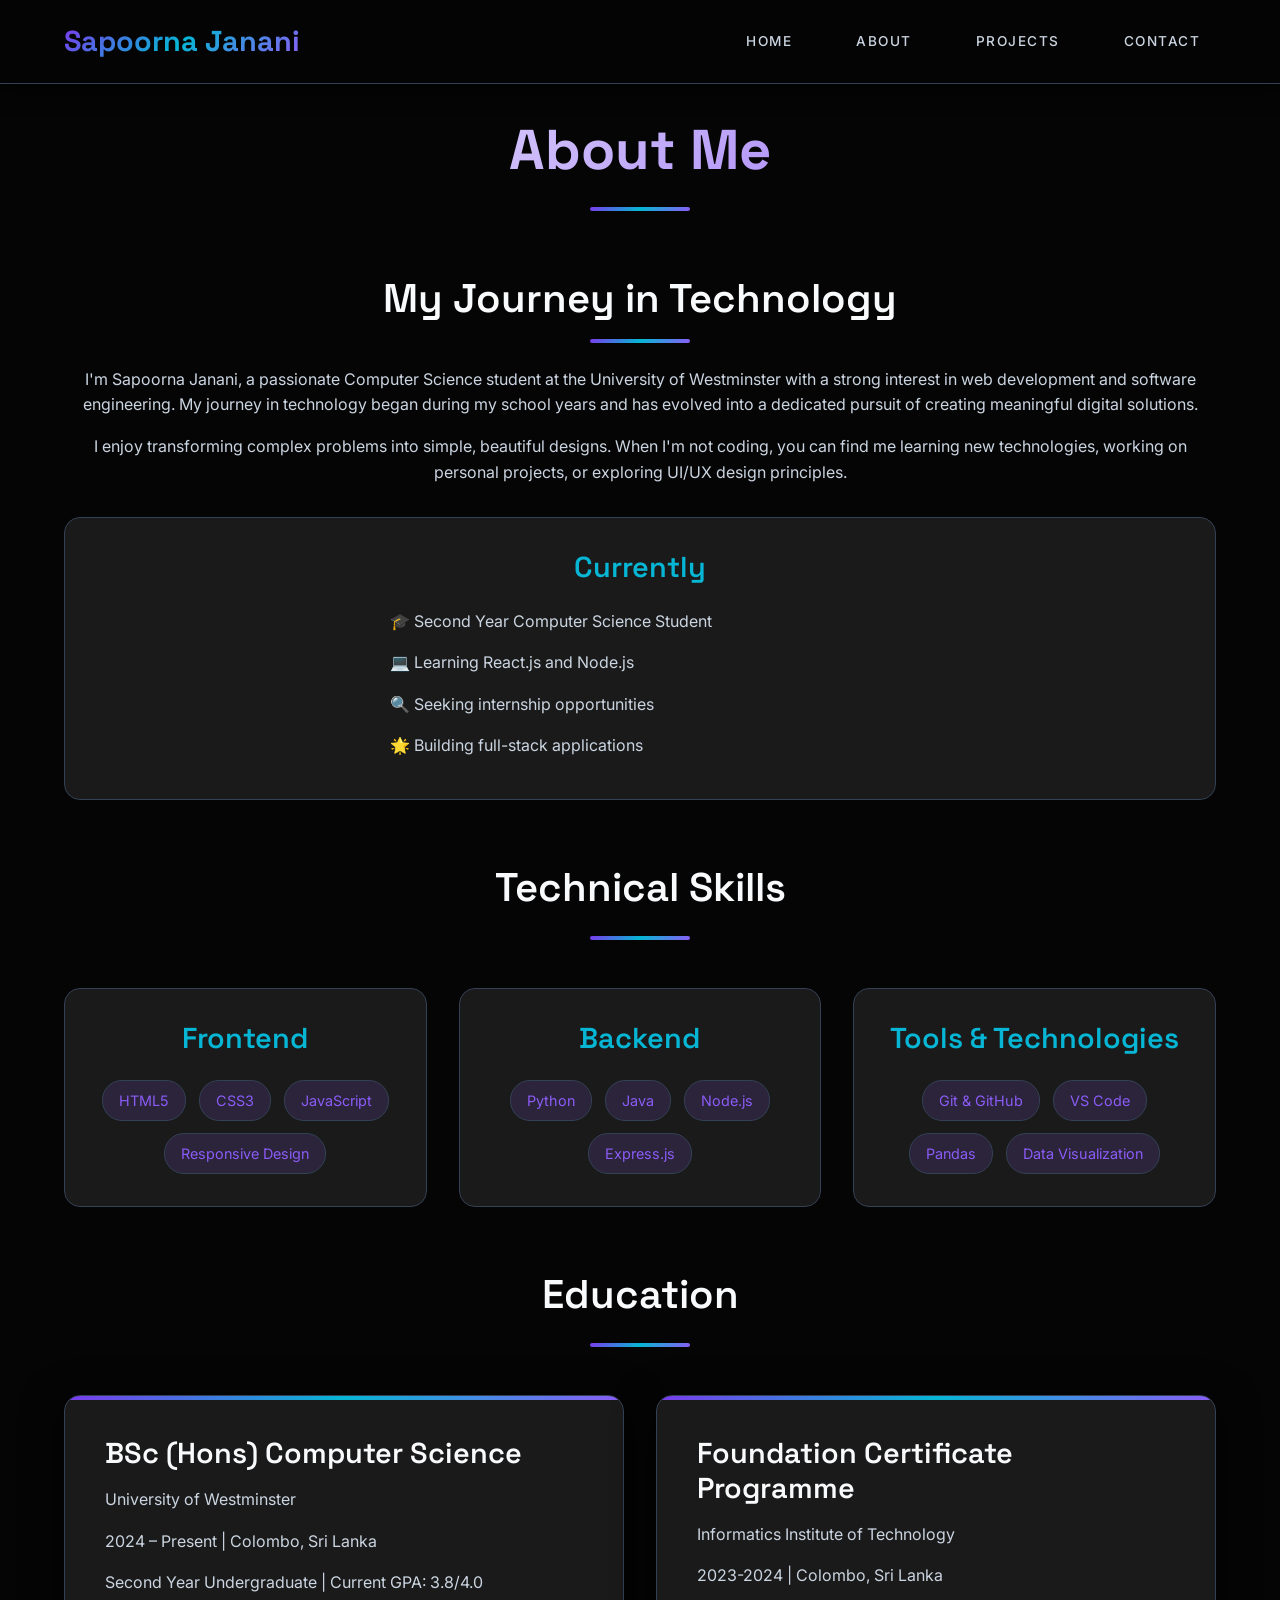
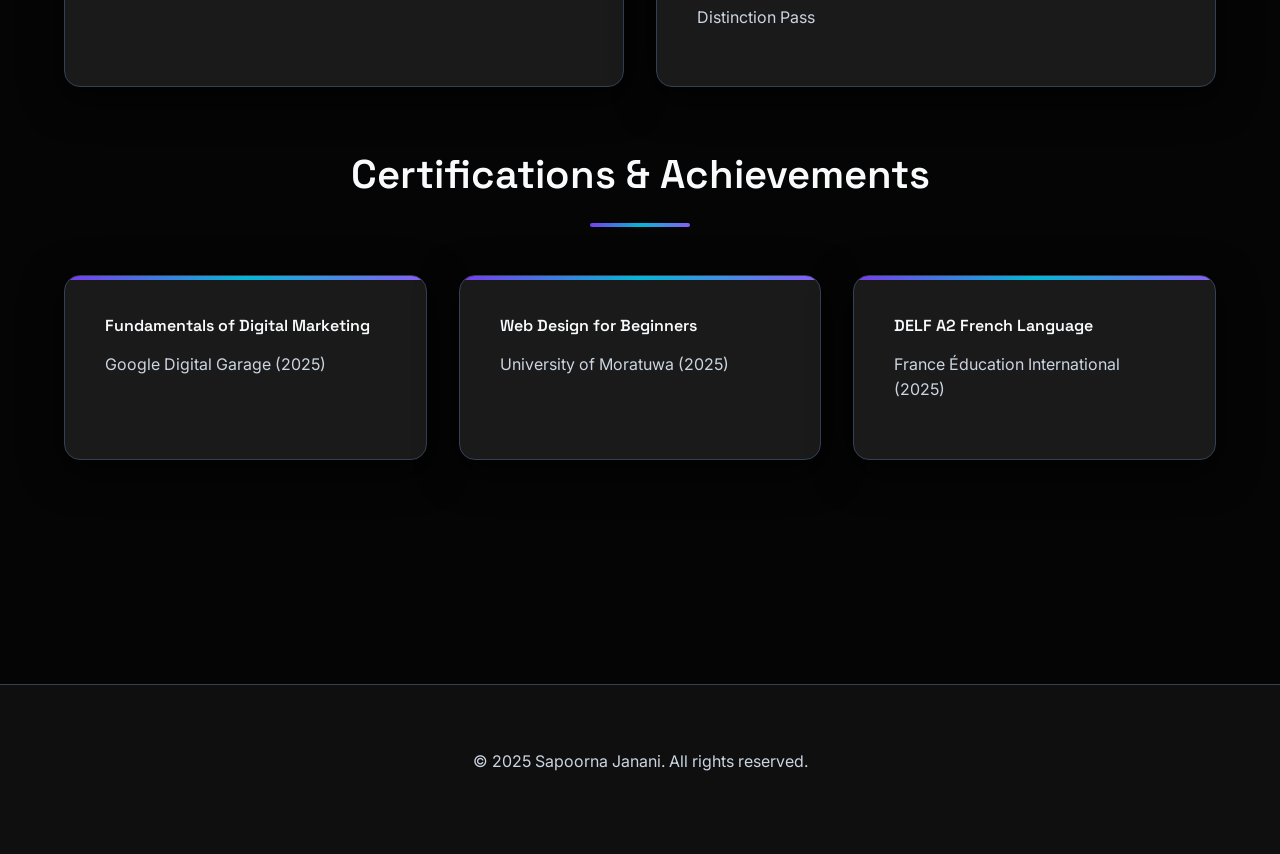
==== about.html @ 42629d7e "Initial commit: Portfolio website with all pages" ====
<!DOCTYPE html>
<html lang="en">
  <head>
    <meta charset="UTF-8">
    <meta name="viewport" content="width=device-width, initial-scale=1.0">
    <title>About - Sapoorna Janani</title>
    <meta name="description" content="Learn about Sapoorna Janani's background, skills, and education">
    <link rel="stylesheet" href="style.css">
  </head>
  <body>
    <!-- Header Section with Navigation -->
    <header>
      <nav>
        <div class="logo">
          <h1>Sapoorna Janani</h1>
        </div>
        <!-- Mobile Menu Toggle -->
        <input type="checkbox" id="menu-toggle">
        <label for="menu-toggle" class="burger">
          <span class="line1"></span>
          <span class="line2"></span>
          <span class="line3"></span>
        </label>
        <!-- Navigation Links -->
        <ul class="nav-links">
          <li><a href="index.html">Home</a></li>
          <li><a href="about.html">About</a></li>
          <li><a href="projects.html">Projects</a></li>
          <li><a href="contact.html">Contact</a></li>
        </ul>
      </nav>
    </header>

    <main>
      <!-- Hero Section -->
      <section class="about-hero">
        <h1>About Me</h1>
      </section>

      <!-- Introduction Section -->
      <section class="about-intro">
        <div class="intro-content">
          <h2>My Journey in Technology</h2>
          <p>I'm Sapoorna Janani, a passionate Computer Science student at the University of Westminster with a strong interest in web development and software engineering. My journey in technology began during my school years and has evolved into a dedicated pursuit of creating meaningful digital solutions.</p>
          <p>I enjoy transforming complex problems into simple, beautiful designs. When I'm not coding, you can find me learning new technologies, working on personal projects, or exploring UI/UX design principles.</p>
          
          <div class="current-focus">
            <h3>Currently</h3>
            <ul>
              <li>🎓 Second Year Computer Science Student</li>
              <li>💻 Learning React.js and Node.js</li>
              <li>🔍 Seeking internship opportunities</li>
              <li>🌟 Building full-stack applications</li>
            </ul>
          </div>
        </div>
      </section>

      <!-- Technical Skills Section -->
      <section class="technical-skills">
        <h2>Technical Skills</h2>
        <div class="skills-container">
          <div class="skill-category">
            <h3>Frontend</h3>
            <div class="skill-list">
              <span class="skill-tag">HTML5</span>
              <span class="skill-tag">CSS3</span>
              <span class="skill-tag">JavaScript</span>
              <span class="skill-tag">Responsive Design</span>
            </div>
          </div>
          <div class="skill-category">
            <h3>Backend</h3>
            <div class="skill-list">
              <span class="skill-tag">Python</span>
              <span class="skill-tag">Java</span>
              <span class="skill-tag">Node.js</span>
              <span class="skill-tag">Express.js</span>
            </div>
          </div>
          <div class="skill-category">
            <h3>Tools & Technologies</h3>
            <div class="skill-list">
              <span class="skill-tag">Git & GitHub</span>
              <span class="skill-tag">VS Code</span>
              <span class="skill-tag">Pandas</span>
              <span class="skill-tag">Data Visualization</span>
            </div>
          </div>
        </div>
      </section>

      <!-- Education Section -->
      <section class="education">
        <h2>Education</h2>
        <div class="education-grid">
          <div class="education-item">
            <h3>BSc (Hons) Computer Science</h3>
            <p class="institution">University of Westminster</p>
            <p class="duration">2024 – Present | Colombo, Sri Lanka</p>
            <p class="details">Second Year Undergraduate | Current GPA: 3.8/4.0</p>
          </div>
          <div class="education-item">
            <h3>Foundation Certificate Programme</h3>
            <p class="institution">Informatics Institute of Technology</p>
            <p class="duration">2023-2024 | Colombo, Sri Lanka</p>
            <p class="details">Distinction Pass</p>
          </div>
        </div>
      </section>

      <!-- Certifications Section -->
      <section class="certifications-section">
        <h2>Certifications & Achievements</h2>
        <div class="certs-grid">
          <div class="cert-item">
            <h4>Fundamentals of Digital Marketing</h4>
            <p>Google Digital Garage (2025)</p>
          </div>
          <div class="cert-item">
            <h4>Web Design for Beginners</h4>
            <p>University of Moratuwa (2025)</p>
          </div>
          <div class="cert-item">
            <h4>DELF A2 French Language</h4>
            <p>France Éducation International (2025)</p>
          </div>
        </div>
      </section>
    </main>

    <!-- Footer Section -->
    <footer>
      <p>&copy; 2025 Sapoorna Janani. All rights reserved.</p>
    </footer>
  </body>
</html>
---- style.css ----
/* 1. Font specification with Google Fonts */
@import url('https://fonts.googleapis.com/css2?family=Space+Grotesk:wght@300;400;500;600;700&family=Inter:wght@300;400;500&display=swap');

/* 2. Colors including semi-transparent - Dark theme */
:root {
    /* Color palette */
    --bg-primary: #050505;
    --bg-secondary: #0f0f0f;
    --bg-card: #1a1a1a;
    --bg-accent: #252525;
    --primary-color: #8b5cf6;
    --primary-dark: #7c3aed;
    --secondary-color: #06b6d4;
    --accent-color: #f59e0b;
    --text-primary: #f8fafc;
    --text-secondary: #cbd5e1;
    --text-muted: #64748b;
    --border-color: #334155;
    --semi-transparent: rgba(139, 92, 246, 0.15);
    --shadow-color: rgba(0, 0, 0, 0.8);
    
    /* Gradients */
    --gradient: linear-gradient(135deg, #7c3aed, #06b6d4, #8b5cf6);
    --gradient-dark: linear-gradient(135deg, #1e1b4b, #164e63, #1e1b4b);
    
    /* Typography */
    --font-primary: 'Inter', sans-serif;
    --font-heading: 'Space Grotesk', sans-serif;
}

/* Base styles */
* {
    margin: 0;
    padding: 0;
    box-sizing: border-box;
}

body {
    font-family: var(--font-primary);
    line-height: 1.6;
    color: var(--text-primary);
    background-color: var(--bg-primary);
    overflow-x: hidden;
}

/* Typography */
h1, h2, h3, h4, h5, h6 {
    font-family: var(--font-heading);
    font-weight: 600;
    margin-bottom: 1rem;
    line-height: 1.2;
}

h1 {
    font-size: 3.5rem;
    font-weight: 700;
    background: linear-gradient(135deg, var(--text-primary), var(--primary-color));
    -webkit-background-clip: text;
    background-clip: text;
    -webkit-text-fill-color: transparent;
    color: transparent;
}

h2 {
    font-size: 2.5rem;
}

h3 {
    font-size: 1.8rem;
}

p {
    margin-bottom: 1rem;
    color: var(--text-secondary);
}

a {
    color: var(--primary-color);
    text-decoration: none;
    transition: all 0.3s ease;
}

a:hover {
    color: var(--secondary-color);
}

/* Header & Navigation */
header {
    background-color: rgba(5, 5, 5, 0.9);
    box-shadow: 0 4px 20px var(--shadow-color);
    position: sticky;
    top: 0;
    z-index: 1000;
    backdrop-filter: blur(20px);
    border-bottom: 1px solid var(--border-color);
}

nav {
    display: flex;
    justify-content: space-between;
    align-items: center;
    padding: 1.5rem 5%;
    max-width: 1400px;
    margin: 0 auto;
}

.logo h1 {
    background: var(--gradient);
    -webkit-background-clip: text;
    background-clip: text;
    -webkit-text-fill-color: transparent;
    color: transparent;
    margin: 0;
    font-size: 1.8rem;
    font-weight: 700;
}

.nav-links {
    display: flex;
    list-style: none;
    gap: 2rem;
}

.nav-links a {
    font-weight: 500;
    text-transform: uppercase;
    letter-spacing: 1.5px;
    font-size: 0.85rem;
    color: var(--text-secondary);
    padding: 0.5rem 1rem;
    border-radius: 6px;
    transition: all 0.3s ease;
}

.nav-links a:hover {
    color: var(--text-primary);
    background: var(--semi-transparent);
}

/* Main content */
main {
    max-width: 1400px;
    margin: 0 auto;
    padding: 2rem 5%;
}

/* Footer */
footer {
    background: var(--bg-secondary);
    color: var(--text-secondary);
    text-align: center;
    padding: 4rem;
    margin-top: 8rem;
    border-top: 1px solid var(--border-color);
}

/* Cards */
.card {
    background: var(--bg-card);
    padding: 2.5rem;
    border-radius: 16px;
    box-shadow: 0 10px 40px var(--shadow-color);
    border: 1px solid var(--border-color);
    position: relative;
    overflow: hidden;
}

.card::before {
    content: '';
    position: absolute;
    top: 0;
    left: 0;
    right: 0;
    height: 4px;
    background: var(--gradient);
}

/* Buttons */
.cta-button, .submit-btn {
    display: inline-flex;
    align-items: center;
    gap: 12px;
    background: var(--gradient);
    color: white;
    padding: 1.2rem 2.5rem;
    border-radius: 10px;
    font-weight: 600;
    box-shadow: 0 8px 30px rgba(139, 92, 246, 0.4);
    transition: all 0.4s ease;
    border: none;
    font-family: var(--font-heading);
    font-size: 1rem;
}

.cta-button.secondary {
    background: transparent;
    border: 2px solid var(--primary-color);
    color: var(--primary-color);
}

.cta-button.secondary:hover {
    background: var(--semi-transparent);
}

.cta-button:hover, .submit-btn:hover {
    transform: translateY(-5px) scale(1.05);
    box-shadow: 0 12px 40px rgba(139, 92, 246, 0.6);
}

/* Home page */
.hero {
    display: flex;
    flex-direction: row;
    justify-content: space-between;
    align-items: center;
    text-align: left;
    min-height: 90vh;
    padding: 6rem 0 4rem;
    position: relative;
}

.hero-content {
    flex: 1;
    padding-right: 3rem;
    z-index: 2;
}

.hero-content h1 {
    font-size: 4rem;
    margin-bottom: 1.5rem;
    text-shadow: 0 5px 25px rgba(139, 92, 246, 0.3);
    background: linear-gradient(135deg, var(--text-primary), var(--primary-color), var(--secondary-color));
    -webkit-background-clip: text;
    background-clip: text;
    -webkit-text-fill-color: transparent;
    color: transparent;
}

.hero-subtitle {
    font-size: 1.5rem;
    color: var(--secondary-color);
    margin-bottom: 0.5rem;
    font-weight: 500;
}

.hero-content p {
    font-size: 1.3rem;
    margin-bottom: 2.5rem;
    color: var(--text-secondary);
    max-width: 600px;
    line-height: 1.8;
}

.hero-buttons {
    display: flex;
    gap: 1.5rem;
    margin-bottom: 3rem;
}

.quick-stats {
    display: flex;
    gap: 3rem;
    margin-top: 2rem;
}

.stat {
    text-align: center;
}

.stat-number {
    display: block;
    font-size: 2.5rem;
    font-weight: 700;
    color: var(--primary-color);
    font-family: var(--font-heading);
}

.stat-label {
    font-size: 0.9rem;
    color: var(--text-muted);
    text-transform: uppercase;
    letter-spacing: 1px;
}

/* Social feed */
.social-feed {
    flex: 0 0 380px;
    background: var(--bg-card);
    padding: 2.5rem;
    border-radius: 16px;
    box-shadow: 0 10px 40px var(--shadow-color);
    border: 1px solid var(--border-color);
    backdrop-filter: blur(10px);
    position: relative;
    overflow: hidden;
}

.social-feed::before {
    content: '';
    position: absolute;
    top: 0;
    left: 0;
    right: 0;
    height: 4px;
    background: var(--gradient);
}

.tweet {
    margin-bottom: 1.5rem;
    padding-bottom: 1.5rem;
    border-bottom: 1px solid var(--border-color);
}

.tweet:last-child {
    margin-bottom: 0;
    padding-bottom: 0;
    border-bottom: none;
}

.tweet p {
    color: var(--text-secondary);
    margin-bottom: 0.5rem;
    line-height: 1.5;
}

.tweet-date {
    color: var(--text-muted);
    font-size: 0.85rem;
}

.social-links {
    display: flex;
    gap: 1rem;
    margin-top: 2rem;
}

.social-link {
    background: var(--bg-accent);
    color: var(--text-secondary);
    padding: 0.8rem 1.5rem;
    border-radius: 8px;
    font-size: 0.9rem;
    transition: all 0.3s ease;
    border: 1px solid var(--border-color);
    flex: 1;
    text-align: center;
}

.social-link:hover {
    background: var(--primary-color);
    color: white;
    transform: translateY(-3px);
    border-color: var(--primary-color);
    box-shadow: 0 5px 15px rgba(139, 92, 246, 0.3);
}

/* About page */
.about-hero h1,
.skills-section h2,
.education h2,
.certifications-section h2,
.projects-showcase h2,
.featured-projects h2,
.technical-skills h2 {
    text-align: center;
    margin-bottom: 3rem;
    position: relative;
    color: var(--text-primary);
}

.about-hero h1::after,
.skills-section h2::after,
.education h2::after,
.certifications-section h2::after,
.projects-showcase h2::after,
.featured-projects h2::after,
.technical-skills h2::after {
    content: '';
    display: block;
    width: 100px;
    height: 4px;
    background: var(--gradient);
    margin: 1.5rem auto;
    border-radius: 2px;
}

/* About intro section */
.about-intro {
    margin: 4rem 0;
    text-align: center;
}

.intro-content h2 {
    margin-bottom: 1.5rem;
    color: var(--text-primary);
    text-align: center;
}

.intro-content h2::after {
    content: '';
    display: block;
    width: 100px;
    height: 4px;
    background: var(--gradient);
    margin: 1rem auto;
    border-radius: 2px;
}

.current-focus {
    background: var(--bg-card);
    padding: 2rem;
    border-radius: 16px;
    margin-top: 2rem;
    border: 1px solid var(--border-color);
}

.current-focus h3 {
    color: var(--secondary-color);
    margin-bottom: 1rem;
}

.current-focus ul {
    list-style: none;
    text-align: left;
    max-width: 500px;
    margin: 0 auto;
}

.current-focus li {
    padding: 0.5rem 0;
    color: var(--text-secondary);
}

/* Technical Skills */
.technical-skills {
    margin: 4rem 0;
}

.skills-container {
    display: grid;
    grid-template-columns: repeat(auto-fit, minmax(300px, 1fr));
    gap: 2rem;
}

.skill-category {
    background: var(--bg-card);
    padding: 2rem;
    border-radius: 16px;
    border: 1px solid var(--border-color);
}

.skill-category h3 {
    color: var(--secondary-color);
    margin-bottom: 1.5rem;
    text-align: center;
}

.skill-list {
    display: flex;
    flex-wrap: wrap;
    gap: 0.8rem;
    justify-content: center;
}

.skill-tag {
    background: var(--semi-transparent);
    color: var(--primary-color);
    padding: 0.5rem 1rem;
    border-radius: 20px;
    font-size: 0.9rem;
    border: 1px solid var(--border-color);
}

/* Education section */
.education {
    margin: 4rem 0;
}

.education-grid {
    display: grid;
    grid-template-columns: repeat(auto-fit, minmax(400px, 1fr));
    gap: 2rem;
}

.education-item {
    background: var(--bg-card);
    padding: 2.5rem;
    border-radius: 16px;
    box-shadow: 0 10px 40px var(--shadow-color);
    border: 1px solid var(--border-color);
    position: relative;
    overflow: hidden;
}

.education-item::before {
    content: '';
    position: absolute;
    top: 0;
    left: 0;
    right: 0;
    height: 4px;
    background: var(--gradient);
}

.education-item:hover {
    transform: translateY(-5px);
    box-shadow: 0 15px 45px var(--shadow-color);
}

/* Certifications section */
.certifications-section {
    margin: 4rem 0;
}

.certs-grid {
    display: grid;
    grid-template-columns: repeat(auto-fit, minmax(300px, 1fr));
    gap: 2rem;
}

.cert-item {
    background: var(--bg-card);
    padding: 2.5rem;
    border-radius: 16px;
    box-shadow: 0 10px 40px var(--shadow-color);
    border: 1px solid var(--border-color);
    position: relative;
    overflow: hidden;
}

.cert-item::before {
    content: '';
    position: absolute;
    top: 0;
    left: 0;
    right: 0;
    height: 4px;
    background: var(--gradient);
}

.cert-item:hover {
    transform: translateY(-5px);
    box-shadow: 0 15px 45px var(--shadow-color);
}

/* Projects page */
.projects-hero {
    text-align: center;
    margin-bottom: 4rem;
    padding: 3rem 0;
}

.projects-hero h1 {
    font-size: 3.5rem;
    margin-bottom: 1rem;
    background: linear-gradient(135deg, var(--text-primary), var(--primary-color));
    -webkit-background-clip: text;
    background-clip: text;
    -webkit-text-fill-color: transparent;
    color: transparent;
}

.hero-subtitle {
    font-size: 1.3rem;
    color: var(--text-secondary);
    max-width: 600px;
    margin: 0 auto;
}

.featured-projects {
    margin: 4rem 0;
}

.project-card {
    background: var(--bg-card);
    border-radius: 16px;
    overflow: hidden;
    box-shadow: 0 10px 40px var(--shadow-color);
    transition: all 0.4s ease;
    border: 1px solid var(--border-color);
    margin-bottom: 3rem;
    position: relative;
}

.project-card::before {
    content: '';
    position: absolute;
    top: 0;
    left: 0;
    right: 0;
    height: 4px;
    background: var(--gradient);
}

.project-card:hover {
    transform: translateY(-10px);
    box-shadow: 0 20px 50px var(--shadow-color);
}

.project-content {
    padding: 3rem;
}

.project-header {
    margin-bottom: 2rem;
}

.project-category {
    display: inline-block;
    background: var(--semi-transparent);
    color: var(--primary-color);
    padding: 0.4rem 1rem;
    border-radius: 20px;
    font-size: 0.8rem;
    font-weight: 600;
    margin-bottom: 1rem;
    text-transform: uppercase;
    letter-spacing: 0.5px;
}

.project-header h3 {
    font-size: 2rem;
    margin-bottom: 1rem;
    color: var(--text-primary);
}

.project-meta {
    display: flex;
    align-items: center;
    gap: 1.5rem;
    color: var(--text-muted);
    font-size: 0.9rem;
}

.project-duration {
    background: var(--semi-transparent);
    padding: 0.3rem 0.8rem;
    border-radius: 12px;
    color: var(--primary-color);
    border: 1px solid var(--border-color);
}

.project-description {
    margin-bottom: 2rem;
}

.project-features {
    margin: 1.5rem 0;
}

.project-features h4 {
    color: var(--secondary-color);
    margin-bottom: 1rem;
}

.project-features ul {
    list-style: none;
    padding-left: 1rem;
}

.project-features li {
    padding: 0.3rem 0;
    color: var(--text-secondary);
    position: relative;
}

.project-features li::before {
    content: '▹';
    position: absolute;
    left: -1rem;
    color: var(--primary-color);
}

.tech-stack {
    display: flex;
    flex-wrap: wrap;
    gap: 0.8rem;
    margin: 1.5rem 0;
}

.tech-tag {
    background: var(--bg-accent);
    color: var(--text-secondary);
    padding: 0.5rem 1rem;
    border-radius: 20px;
    font-size: 0.85rem;
    border: 1px solid var(--border-color);
}

.project-links {
    display: flex;
    gap: 1.5rem;
    margin-top: 2rem;
}

.project-link {
    display: inline-flex;
    align-items: center;
    gap: 0.5rem;
    background: var(--primary-color);
    color: white;
    padding: 1rem 2rem;
    border-radius: 8px;
    font-weight: 600;
    transition: all 0.3s ease;
}

.project-link.demo-link {
    background: transparent;
    border: 2px solid var(--primary-color);
    color: var(--primary-color);
}

.project-link:hover {
    transform: translateY(-3px);
    box-shadow: 0 5px 15px rgba(139, 92, 246, 0.4);
}

.project-link.demo-link:hover {
    background: var(--semi-transparent);
}

/* More Projects */
.more-projects {
    margin: 4rem 0;
}

.projects-grid {
    display: grid;
    grid-template-columns: repeat(auto-fit, minmax(300px, 1fr));
    gap: 2rem;
}

.mini-project {
    background: var(--bg-card);
    padding: 2rem;
    border-radius: 16px;
    border: 1px solid var(--border-color);
    transition: all 0.3s ease;
}

.mini-project:hover {
    transform: translateY(-5px);
    box-shadow: 0 10px 30px var(--shadow-color);
}

.mini-project h3 {
    color: var(--text-primary);
    margin-bottom: 1rem;
    font-size: 1.3rem;
}

.mini-project p {
    color: var(--text-secondary);
    margin-bottom: 1.5rem;
}

.mini-tech {
    display: flex;
    flex-wrap: wrap;
    gap: 0.5rem;
}

.mini-tech span {
    background: var(--bg-accent);
    color: var(--text-muted);
    padding: 0.3rem 0.8rem;
    border-radius: 12px;
    font-size: 0.8rem;
    border: 1px solid var(--border-color);
}

/* Contact page */
.contact-hero {
    text-align: center;
    margin-bottom: 4rem;
    padding: 3rem 0;
}

.contact-hero h1 {
    font-size: 3.5rem;
    margin-bottom: 1rem;
    background: linear-gradient(135deg, var(--text-primary), var(--primary-color));
    -webkit-background-clip: text;
    background-clip: text;
    -webkit-text-fill-color: transparent;
    color: transparent;
}

.contact-content {
    display: grid;
    grid-template-columns: 2fr 1fr;
    gap: 3rem;
    margin: 4rem 0;
    align-items: start;
}

.contact-form {
    background: var(--bg-card);
    padding: 3rem;
    border-radius: 16px;
    box-shadow: 0 10px 40px var(--shadow-color);
    border: 1px solid var(--border-color);
    position: relative;
}

.contact-form::before {
    content: '';
    position: absolute;
    top: 0;
    left: 0;
    right: 0;
    height: 4px;
    background: var(--gradient);
}

.contact-info {
    background: var(--bg-card);
    padding: 3rem;
    border-radius: 16px;
    box-shadow: 0 10px 40px var(--shadow-color);
    border: 1px solid var(--border-color);
    position: relative;
    height: fit-content;
    position: sticky;
    top: 100px;
}

.contact-info::before {
    content: '';
    position: absolute;
    top: 0;
    left: 0;
    right: 0;
    height: 4px;
    background: var(--gradient);
}

.contact-info h2 {
    color: var(--text-primary);
    margin-bottom: 2rem;
    font-size: 1.8rem;
}

.contact-method {
    margin-bottom: 2.5rem;
    padding: 1.5rem;
    background: var(--bg-accent);
    border-radius: 10px;
    border: 1px solid var(--border-color);
}

.contact-method:last-child {
    margin-bottom: 0;
}

.contact-method h3 {
    color: var(--primary-color);
    margin-bottom: 1rem;
    font-size: 1.2rem;
}

.contact-method p {
    color: var(--text-secondary);
    margin: 0;
    line-height: 1.6;
}

/* Form elements */
.form-group {
    margin-bottom: 2rem;
}

.form-group label {
    display: block;
    margin-bottom: 0.8rem;
    font-weight: 500;
    color: var(--text-primary);
    font-family: var(--font-heading);
}

input[type="text"],
input[type="email"],
input[type="tel"],
textarea {
    width: 100%;
    padding: 1.2rem;
    background: var(--bg-secondary);
    border: 1px solid var(--border-color);
    border-radius: 10px;
    font-family: var(--font-primary);
    color: var(--text-primary);
    transition: all 0.3s ease;
    font-size: 1rem;
}

input:focus,
textarea:focus {
    outline: none;
    border-color: var(--primary-color);
    box-shadow: 0 0 0 3px var(--semi-transparent);
    background: var(--bg-accent);
}

.checkbox-group {
    display: flex;
    align-items: center;
    gap: 1rem;
    margin: 1.5rem 0;
}

.checkbox-group input[type="checkbox"] {
    width: 18px;
    height: 18px;
    accent-color: var(--primary-color);
}

.checkbox-group label {
    margin: 0;
    color: var(--text-secondary);
    font-weight: 400;
}

.contact-info .social-links {
    display: flex;
    flex-direction: column;
    gap: 0.8rem;
}

.contact-info .social-link {
    background: var(--bg-secondary);
    color: var(--text-secondary);
    padding: 0.8rem 1.2rem;
    border-radius: 8px;
    font-size: 0.9rem;
    transition: all 0.3s ease;
    border: 1px solid var(--border-color);
    text-align: center;
    display: block;
}

.contact-info .social-link:hover {
    background: var(--primary-color);
    color: white;
    transform: translateY(-2px);
    border-color: var(--primary-color);
}

/* Responsive design */
/* Mobile menu toggle */
#menu-toggle {
    display: none;
}

.burger {
    display: none;
    cursor: pointer;
    flex-direction: column;
    gap: 4px;
}

.burger span {
    width: 25px;
    height: 2px;
    background-color: var(--text-primary);
    transition: all 0.3s ease;
}

@media screen and (max-width: 1024px) {
    .hero {
        flex-direction: column;
        text-align: center;
        gap: 4rem;
    }
    
    .hero-content {
        padding-right: 0;
    }
    
    .contact-content,
    .blog-container {
        grid-template-columns: 1fr;
        gap: 2rem;
    }
    
    .contact-info {
        position: static;
        order: -1;
    }
    
    .hero-buttons {
        justify-content: center;
    }
    
    .quick-stats {
        justify-content: center;
    }
}

@media screen and (max-width: 768px) {
    h1 {
        font-size: 2.5rem;
    }
    
    h2 {
        font-size: 2rem;
    }
    
    .hero-content h1 {
        font-size: 2.8rem;
    }
    
    /* Navigation */
    .burger {
        display: flex;
    }
    
    .nav-links {
        position: fixed;
        top: 70px;
        left: 0;
        width: 100%;
        background: var(--bg-primary);
        flex-direction: column;
        padding: 2rem;
        box-shadow: 0 10px 30px var(--shadow-color);
        transform: translateY(-150%);
        transition: transform 0.3s ease;
        z-index: 999;
    }
    
    #menu-toggle:checked ~ .nav-links {
        transform: translateY(0);
    }
    
    /* Layout adjustments */
    .projects-grid,
    .skills-grid,
    .education-grid,
    .certs-grid,
    .projects-mini-grid,
    .skills-container,
    .education-grid {
        grid-template-columns: 1fr;
    }
    
    .blog-posts {
        grid-template-columns: 1fr;
    }
    
    main {
        padding: 1rem 5%;
    }
    
    .hero {
        padding: 4rem 0 2rem;
        min-height: auto;
    }
    
    .social-feed {
        flex: 0 0 auto;
        width: 100%;
        max-width: 400px;
    }
    
    .checkbox-group {
        flex-direction: column;
        align-items: flex-start;
        gap: 0.8rem;
    }
    
    .hero-buttons {
        flex-direction: column;
        align-items: center;
    }
    
    .quick-stats {
        flex-direction: column;
        gap: 1.5rem;
    }
    
    .project-links {
        flex-direction: column;
    }
}

@media screen and (max-width: 480px) {
    h1 {
        font-size: 2rem;
    }
    
    h2 {
        font-size: 1.6rem;
    }
    
    .hero-content h1 {
        font-size: 2.2rem;
    }
    
    .hero-content p {
        font-size: 1.1rem;
    }
    
    .social-links {
        flex-direction: column;
    }
    
    .card,
    .project-card,
    .blog-post,
    .sidebar-widget,
    .contact-form,
    .contact-info,
    .project-content,
    .education-item,
    .cert-item {
        padding: 1.5rem;
    }
    
    .cta-button, .submit-btn {
        padding: 1rem 2rem;
        font-size: 0.9rem;
    }
    
    .project-header h3 {
        font-size: 1.5rem;
    }
}

.sr-only {
    position: absolute;
    width: 1px;
    height: 1px;
    padding: 0;
    margin: -1px;
    overflow: hidden;
    clip: rect(0, 0, 0, 0);
    white-space: nowrap;
    border: 0;
}
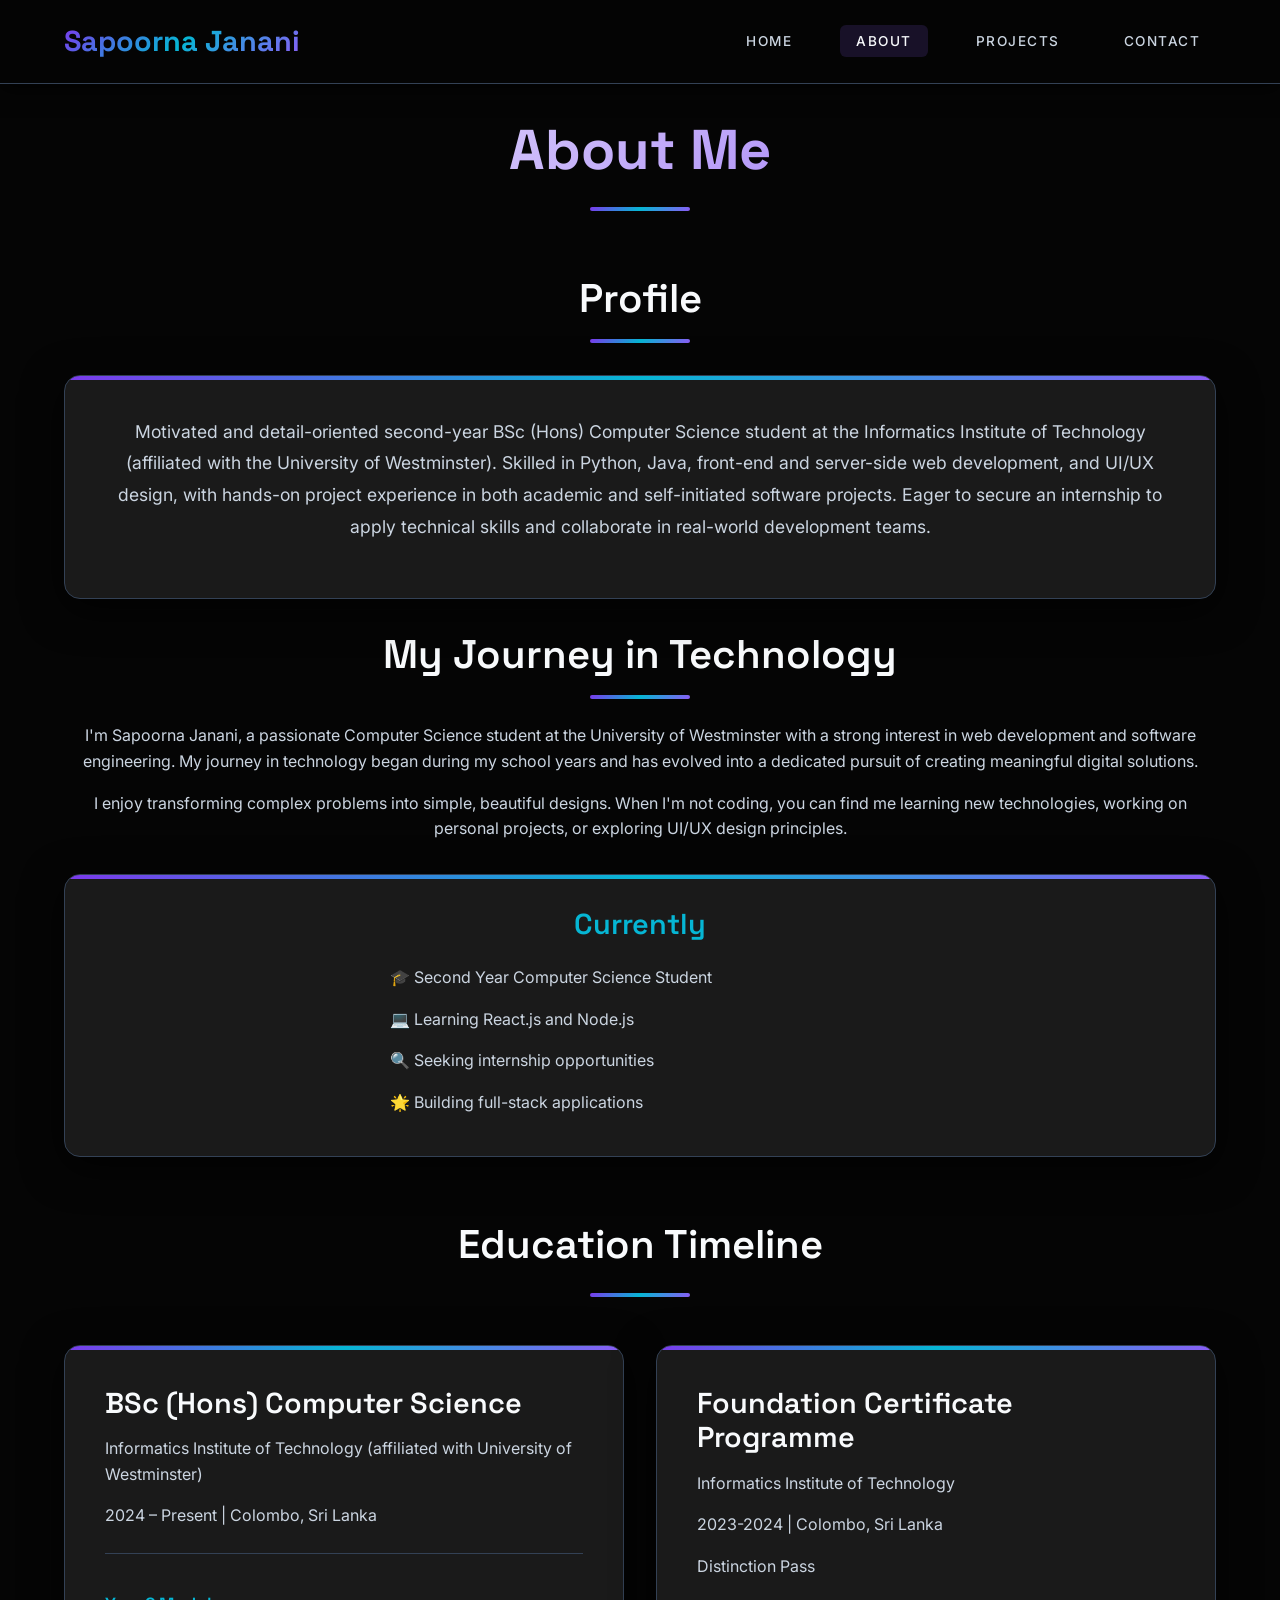
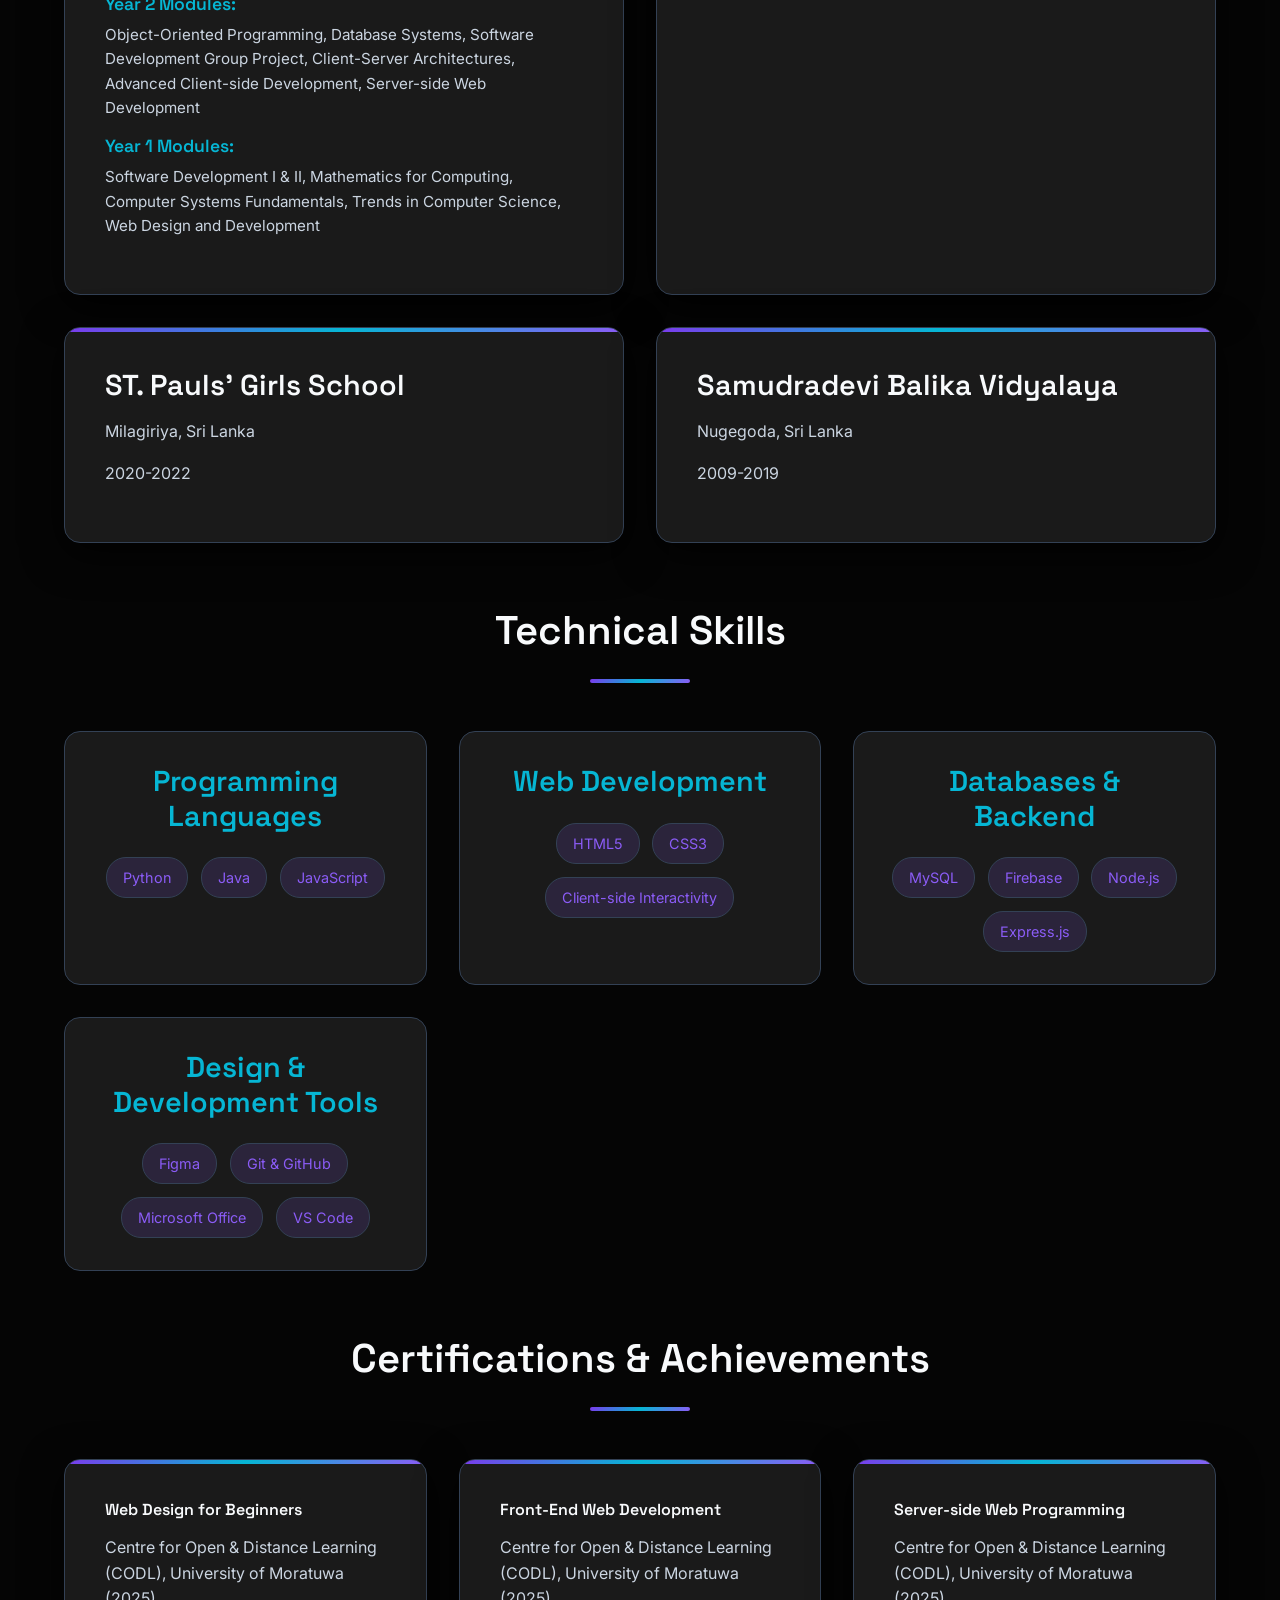
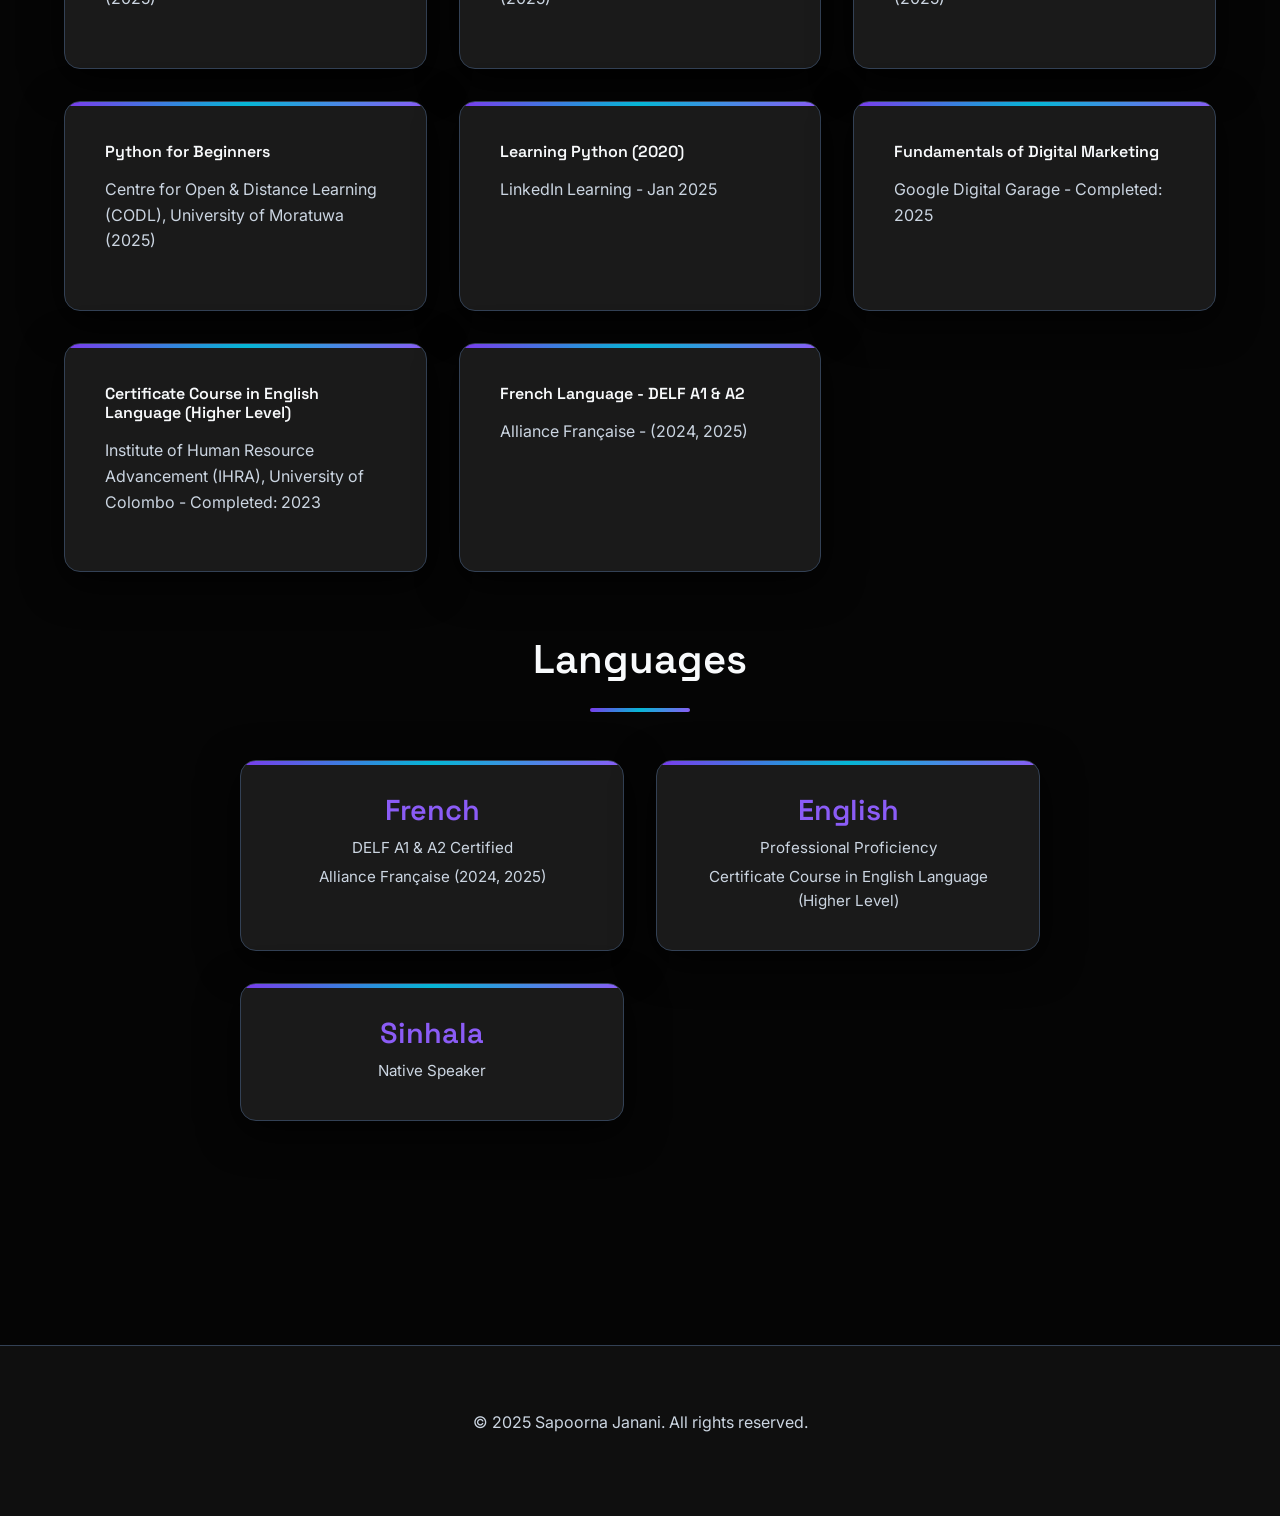
==== commit 856f8004: "Updated website" ====
--- a/about.html
+++ b/about.html
@@ -24,7 +24,7 @@
         <!-- Navigation Links -->
         <ul class="nav-links">
           <li><a href="index.html">Home</a></li>
-          <li><a href="about.html">About</a></li>
+          <li><a href="about.html" class="active">About</a></li>
           <li><a href="projects.html">Projects</a></li>
           <li><a href="contact.html">Contact</a></li>
         </ul>
@@ -37,14 +37,19 @@
         <h1>About Me</h1>
       </section>
 
-      <!-- Introduction Section -->
+      <!-- Profile Summary (From CV) -->
       <section class="about-intro">
         <div class="intro-content">
+          <h2>Profile</h2>
+          <div class="profile-card card">
+            <p>Motivated and detail-oriented second-year BSc (Hons) Computer Science student at the Informatics Institute of Technology (affiliated with the University of Westminster). Skilled in Python, Java, front-end and server-side web development, and UI/UX design, with hands-on project experience in both academic and self-initiated software projects. Eager to secure an internship to apply technical skills and collaborate in real-world development teams.</p>
+          </div>
+          
           <h2>My Journey in Technology</h2>
           <p>I'm Sapoorna Janani, a passionate Computer Science student at the University of Westminster with a strong interest in web development and software engineering. My journey in technology began during my school years and has evolved into a dedicated pursuit of creating meaningful digital solutions.</p>
           <p>I enjoy transforming complex problems into simple, beautiful designs. When I'm not coding, you can find me learning new technologies, working on personal projects, or exploring UI/UX design principles.</p>
           
-          <div class="current-focus">
+          <div class="current-focus card">
             <h3>Currently</h3>
             <ul>
               <li>🎓 Second Year Computer Science Student</li>
@@ -56,76 +61,167 @@
         </div>
       </section>
 
-      <!-- Technical Skills Section -->
-      <section class="technical-skills">
-        <h2>Technical Skills</h2>
-        <div class="skills-container">
-          <div class="skill-category">
-            <h3>Frontend</h3>
-            <div class="skill-list">
-              <span class="skill-tag">HTML5</span>
-              <span class="skill-tag">CSS3</span>
-              <span class="skill-tag">JavaScript</span>
-              <span class="skill-tag">Responsive Design</span>
-            </div>
-          </div>
-          <div class="skill-category">
-            <h3>Backend</h3>
-            <div class="skill-list">
-              <span class="skill-tag">Python</span>
-              <span class="skill-tag">Java</span>
-              <span class="skill-tag">Node.js</span>
-              <span class="skill-tag">Express.js</span>
-            </div>
-          </div>
-          <div class="skill-category">
-            <h3>Tools & Technologies</h3>
-            <div class="skill-list">
-              <span class="skill-tag">Git & GitHub</span>
-              <span class="skill-tag">VS Code</span>
-              <span class="skill-tag">Pandas</span>
-              <span class="skill-tag">Data Visualization</span>
-            </div>
-          </div>
-        </div>
-      </section>
-
-      <!-- Education Section -->
+      <!-- Complete Education Timeline -->
       <section class="education">
-        <h2>Education</h2>
+        <h2>Education Timeline</h2>
         <div class="education-grid">
+          <!-- University -->
           <div class="education-item">
             <h3>BSc (Hons) Computer Science</h3>
-            <p class="institution">University of Westminster</p>
+            <p class="institution">Informatics Institute of Technology (affiliated with University of Westminster)</p>
             <p class="duration">2024 – Present | Colombo, Sri Lanka</p>
-            <p class="details">Second Year Undergraduate | Current GPA: 3.8/4.0</p>
-          </div>
+            <div class="education-details">
+              <h4>Year 2 Modules:</h4>
+              <p>Object-Oriented Programming, Database Systems, Software Development Group Project, Client-Server Architectures, Advanced Client-side Development, Server-side Web Development</p>
+              <h4>Year 1 Modules:</h4>
+              <p>Software Development I & II, Mathematics for Computing, Computer Systems Fundamentals, Trends in Computer Science, Web Design and Development</p>
+            </div>
+          </div>
+          
           <div class="education-item">
             <h3>Foundation Certificate Programme</h3>
             <p class="institution">Informatics Institute of Technology</p>
             <p class="duration">2023-2024 | Colombo, Sri Lanka</p>
             <p class="details">Distinction Pass</p>
           </div>
-        </div>
-      </section>
-
-      <!-- Certifications Section -->
+          
+          <!-- High School -->
+          <div class="education-item">
+            <h3>ST. Pauls' Girls School</h3>
+            <p class="institution">Milagiriya, Sri Lanka</p>
+            <p class="duration">2020-2022</p>
+          </div>
+          
+          <div class="education-item">
+            <h3>Samudradevi Balika Vidyalaya</h3>
+            <p class="institution">Nugegoda, Sri Lanka</p>
+            <p class="duration">2009-2019</p>
+          </div>
+        </div>
+      </section>
+
+      <!-- Complete Skills Section (Matching CV) -->
+      <section class="technical-skills">
+        <h2>Technical Skills</h2>
+        <div class="skills-container">
+          <div class="skill-category">
+            <h3>Programming Languages</h3>
+            <div class="skill-list">
+              <span class="skill-tag">Python</span>
+              <span class="skill-tag">Java</span>
+              <span class="skill-tag">JavaScript</span>
+            </div>
+          </div>
+          
+          <div class="skill-category">
+            <h3>Web Development</h3>
+            <div class="skill-list">
+              <span class="skill-tag">HTML5</span>
+              <span class="skill-tag">CSS3</span>
+              <span class="skill-tag">Client-side Interactivity</span>
+            </div>
+          </div>
+          
+          <div class="skill-category">
+            <h3>Databases & Backend</h3>
+            <div class="skill-list">
+              <span class="skill-tag">MySQL</span>
+              <span class="skill-tag">Firebase</span>
+              <span class="skill-tag">Node.js</span>
+              <span class="skill-tag">Express.js</span>
+            </div>
+          </div>
+          
+          <div class="skill-category">
+            <h3>Design & Development Tools</h3>
+            <div class="skill-list">
+              <span class="skill-tag">Figma</span>
+              <span class="skill-tag">Git & GitHub</span>
+              <span class="skill-tag">Microsoft Office</span>
+              <span class="skill-tag">VS Code</span>
+            </div>
+          </div>
+        </div>
+      </section>
+
+      <!-- Complete Certifications Section -->
       <section class="certifications-section">
         <h2>Certifications & Achievements</h2>
         <div class="certs-grid">
           <div class="cert-item">
+            <h4>Web Design for Beginners</h4>
+            <p>Centre for Open & Distance Learning (CODL), University of Moratuwa (2025)</p>
+          </div>
+          <div class="cert-item">
+            <h4>Front-End Web Development</h4>
+            <p>Centre for Open & Distance Learning (CODL), University of Moratuwa (2025)</p>
+          </div>
+          <div class="cert-item">
+            <h4>Server-side Web Programming</h4>
+            <p>Centre for Open & Distance Learning (CODL), University of Moratuwa (2025)</p>
+          </div>
+          <div class="cert-item">
+            <h4>Python for Beginners</h4>
+            <p>Centre for Open & Distance Learning (CODL), University of Moratuwa (2025)</p>
+          </div>
+          <div class="cert-item">
+            <h4>Learning Python (2020)</h4>
+            <p>LinkedIn Learning - Jan 2025</p>
+          </div>
+          <div class="cert-item">
             <h4>Fundamentals of Digital Marketing</h4>
-            <p>Google Digital Garage (2025)</p>
-          </div>
-          <div class="cert-item">
-            <h4>Web Design for Beginners</h4>
-            <p>University of Moratuwa (2025)</p>
-          </div>
-          <div class="cert-item">
-            <h4>DELF A2 French Language</h4>
-            <p>France Éducation International (2025)</p>
-          </div>
-        </div>
+            <p>Google Digital Garage - Completed: 2025</p>
+          </div>
+          <div class="cert-item">
+            <h4>Certificate Course in English Language (Higher Level)</h4>
+            <p>Institute of Human Resource Advancement (IHRA), University of Colombo - Completed: 2023</p>
+          </div>
+          <div class="cert-item">
+            <h4>French Language - DELF A1 & A2</h4>
+            <p>Alliance Française - (2024, 2025)</p>
+          </div>
+        </div>
+      </section>
+
+      <!-- Languages Section -->
+      <section class="languages-section">
+        <h2>Languages</h2>
+        <div class="languages-container">
+          <div class="language-item card">
+            <h3>French</h3>
+            <p>DELF A1 & A2 Certified</p>
+            <p>Alliance Française (2024, 2025)</p>
+          </div>
+          <div class="language-item card">
+            <h3>English</h3>
+            <p>Professional Proficiency</p>
+            <p>Certificate Course in English Language (Higher Level)</p>
+          </div>
+          <div class="language-item card">
+            <h3>Sinhala</h3>
+            <p>Native Speaker</p>
+          </div>
+        </div>
+      </section>
+
+      <!-- References (Optional - Can be hidden or visible) -->
+      <section class="references-section" style="display: none;"> <!-- Hidden by default -->
+        <h2>References</h2>
+        <div class="references-grid">
+          <div class="reference-item card">
+            <h4>M. D. K. Mavalage</h4>
+            <p>Former Deputy Director (Retired)</p>
+            <p>Ministry of Education, Sri Lanka</p>
+            <p>Email: jayaminapub@gmail.com</p>
+          </div>
+          <div class="reference-item card">
+            <h4>Asini Pathmila Silva</h4>
+            <p>Assistant Lecturer</p>
+            <p>Informatics Institute of Technology, Sri Lanka</p>
+            <p>Email: asini.s@iit.ac.lk</p>
+          </div>
+        </div>
+        <p class="note">References available upon request</p>
       </section>
     </main>
 
--- a/style.css
+++ b/style.css
@@ -471,6 +471,21 @@
     border: 1px solid var(--border-color);
 }
 
+/* Profile card in about */
+.profile-card {
+    background: var(--bg-card);
+    padding: 2.5rem;
+    border-radius: 16px;
+    margin: 2rem 0;
+    border: 1px solid var(--border-color);
+}
+
+.profile-card p {
+    font-size: 1.1rem;
+    line-height: 1.8;
+    color: var(--text-secondary);
+}
+
 /* Education section */
 .education {
     margin: 4rem 0;
@@ -964,6 +979,156 @@
     height: 2px;
     background-color: var(--text-primary);
     transition: all 0.3s ease;
+}
+/* Education details */
+.education-details {
+    margin-top: 1.5rem;
+    padding-top: 1.5rem;
+    border-top: 1px solid var(--border-color);
+}
+
+.education-details h4 {
+    color: var(--secondary-color);
+    margin: 1rem 0 0.5rem;
+    font-size: 1.1rem;
+}
+
+.education-details p {
+    color: var(--text-secondary);
+    margin-bottom: 1rem;
+    font-size: 0.95rem;
+}
+
+/* Languages section */
+.languages-section {
+    margin: 4rem 0;
+}
+
+.languages-section h2 {
+    text-align: center;
+    margin-bottom: 3rem;
+    position: relative;
+    color: var(--text-primary);
+}
+
+.languages-section h2::after {
+    content: '';
+    display: block;
+    width: 100px;
+    height: 4px;
+    background: var(--gradient);
+    margin: 1.5rem auto;
+    border-radius: 2px;
+}
+
+.languages-container {
+    display: grid;
+    grid-template-columns: repeat(auto-fit, minmax(250px, 1fr));
+    gap: 2rem;
+    max-width: 800px;
+    margin: 0 auto;
+}
+
+.language-item {
+    text-align: center;
+    padding: 2rem;
+}
+
+.language-item h3 {
+    color: var(--primary-color);
+    margin-bottom: 0.5rem;
+}
+
+.language-item p {
+    color: var(--text-secondary);
+    margin: 0.3rem 0;
+    font-size: 0.95rem;
+}
+
+/* References section */
+.references-section {
+    margin: 4rem 0;
+    padding: 2rem;
+    background: var(--bg-secondary);
+    border-radius: 16px;
+    border: 1px solid var(--border-color);
+}
+
+.references-section h2 {
+    text-align: center;
+    margin-bottom: 2rem;
+    color: var(--text-primary);
+}
+
+.references-grid {
+    display: grid;
+    grid-template-columns: repeat(auto-fit, minmax(300px, 1fr));
+    gap: 2rem;
+    margin-bottom: 2rem;
+}
+
+.reference-item {
+    padding: 2rem;
+}
+
+.reference-item h4 {
+    color: var(--primary-color);
+    margin-bottom: 0.5rem;
+}
+
+.reference-item p {
+    color: var(--text-secondary);
+    margin: 0.3rem 0;
+    font-size: 0.95rem;
+}
+
+.note {
+    text-align: center;
+    font-style: italic;
+    color: var(--text-muted);
+    font-size: 0.9rem;
+    margin-top: 1rem;
+}
+
+/* Enhanced certifications grid for more items */
+.certs-grid {
+    display: grid;
+    grid-template-columns: repeat(auto-fit, minmax(300px, 1fr));
+    gap: 2rem;
+}
+
+/* Active navigation link */
+.nav-links a.active {
+    color: var(--text-primary);
+    background: var(--semi-transparent);
+    border-radius: 6px;
+}
+
+/* Responsive adjustments for new sections */
+@media screen and (max-width: 768px) {
+    .languages-container,
+    .references-grid {
+        grid-template-columns: 1fr;
+    }
+    
+    .education-details {
+        padding: 1rem 0;
+    }
+    
+    .profile-card {
+        padding: 1.5rem;
+    }
+}
+
+@media screen and (max-width: 480px) {
+    .certs-grid {
+        grid-template-columns: 1fr;
+    }
+    
+    .language-item,
+    .reference-item {
+        padding: 1.5rem;
+    }
 }
 
 @media screen and (max-width: 1024px) {
